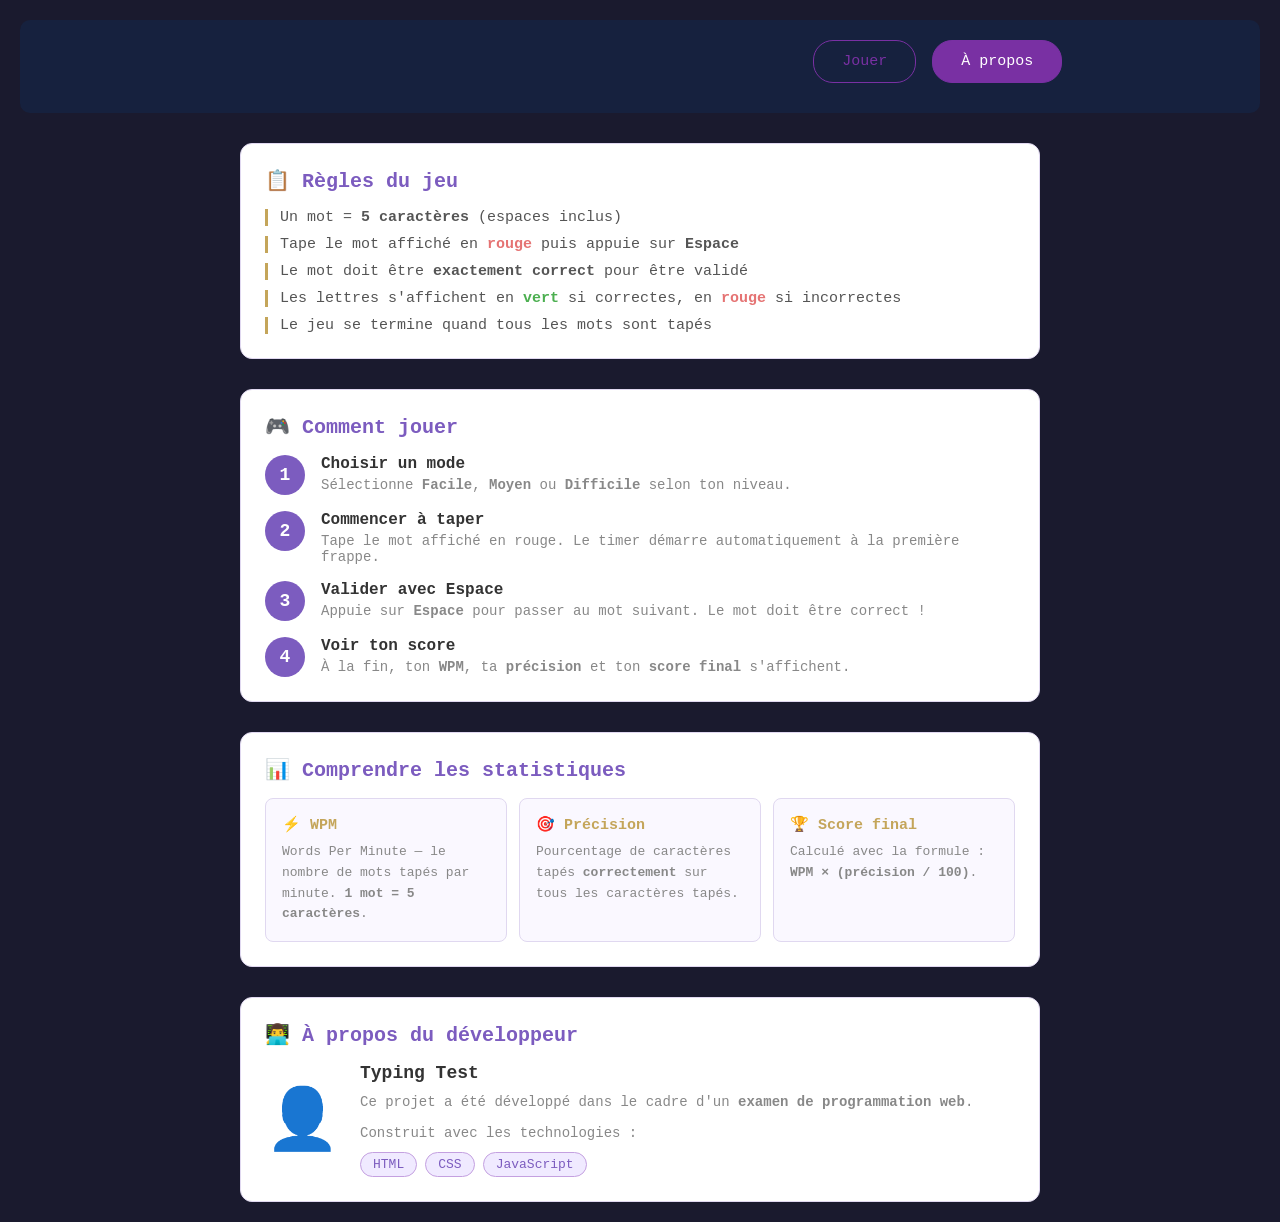
==== about.html @ 6ddf5ac5 "page à propos" ====
<!DOCTYPE html>
<html lang="fr">
<head>
    <meta charset="UTF-8">
    <meta name="viewport" content="width=device-width, initial-scale=1.0">
    <title>À propos - Typing Test</title>
    <link rel="stylesheet" href="style.css">
    <link rel="stylesheet" href="about.css">
</head>
<body>

    <header>
        <div class="header-content">
            <img src="logo.png" alt="" class="logo">
            <nav>
                <a href="index.html">Jouer</a>
                <a href="about.html" id="propos">À propos</a>
            </nav>
        </div>
    </header>

    <main class="about-container">

        <section class="about-section">
            <h2>📋 Règles du jeu</h2>
            <ul>
                <li>Un mot = <strong>5 caractères</strong> (espaces inclus)</li>
                <li>Tape le mot affiché en <span class="highlight-red">rouge</span> puis appuie sur <strong>Espace</strong></li>
                <li>Le mot doit être <strong>exactement correct</strong> pour être validé</li>
                <li>Les lettres s'affichent en <span class="highlight-green">vert</span> si correctes, en <span class="highlight-red">rouge</span> si incorrectes</li>
                <li>Le jeu se termine quand tous les mots sont tapés</li>
            </ul>
        </section>

        <section class="about-section">
            <h2>🎮 Comment jouer</h2>
            <div class="steps">
                <div class="step">
                    <div class="step-number">1</div>
                    <div class="step-text">
                        <h3>Choisir un mode</h3>
                        <p>Sélectionne <strong>Facile</strong>, <strong>Moyen</strong> ou <strong>Difficile</strong> selon ton niveau.</p>
                    </div>
                </div>
                <div class="step">
                    <div class="step-number">2</div>
                    <div class="step-text">
                        <h3>Commencer à taper</h3>
                        <p>Tape le mot affiché en rouge. Le timer démarre automatiquement à la première frappe.</p>
                    </div>
                </div>
                <div class="step">
                    <div class="step-number">3</div>
                    <div class="step-text">
                        <h3>Valider avec Espace</h3>
                        <p>Appuie sur <strong>Espace</strong> pour passer au mot suivant. Le mot doit être correct !</p>
                    </div>
                </div>
                <div class="step">
                    <div class="step-number">4</div>
                    <div class="step-text">
                        <h3>Voir ton score</h3>
                        <p>À la fin, ton <strong>WPM</strong>, ta <strong>précision</strong> et ton <strong>score final</strong> s'affichent.</p>
                    </div>
                </div>
            </div>
        </section>

        <section class="about-section">
            <h2>📊 Comprendre les statistiques</h2>
            <div class="stats-grid">
                <div class="stat-card">
                    <h3>⚡ WPM</h3>
                    <p>Words Per Minute — le nombre de mots tapés par minute. <strong>1 mot = 5 caractères</strong>.</p>
                </div>
                <div class="stat-card">
                    <h3>🎯 Précision</h3>
                    <p>Pourcentage de caractères tapés <strong>correctement</strong> sur tous les caractères tapés.</p>
                </div>
                <div class="stat-card">
                    <h3>🏆 Score final</h3>
                    <p>Calculé avec la formule : <strong>WPM × (précision / 100)</strong>.</p>
                </div>
            </div>
        </section>

        <section class="about-section">
            <h2>👨‍💻 À propos du développeur</h2>
            <div class="dev-card">
                <div class="dev-avatar">👤</div>
                <div class="dev-info">
                    <h3>Typing Test</h3>
                    <p>Ce projet a été développé dans le cadre d'un <strong>examen de programmation web</strong>.</p>
                    <p>Construit avec les technologies :</p>
                    <div class="tech-badges">
                        <span class="badge">HTML</span>
                        <span class="badge">CSS</span>
                        <span class="badge">JavaScript</span>
                    </div>
                </div>
            </div>
        </section>

    </main>

</body>
</html>
---- style.css ----
* {
    margin: 0;
    padding: 0;
    box-sizing: border-box;
}

body {
    font-family: 'Courier New', Courier, monospace;
    background-color: #1a1a2e;
    color: #e0e0e0;
    padding: 20px;
    min-height: 100vh;
}

header {
    text-align: center;
    margin-bottom: 30px;
    padding: 20px;
    background: #16213e;
    border-radius: 10px;
}

header h1 {
    font-size: 32px;
    color: #f5a623;
    letter-spacing: 3px;
    margin-bottom: 14px;
}

header label {
    font-size: 14px;
    color: #aaa;
    margin-right: 8px;
}

header select {
    padding: 6px 14px;
    font-size: 15px;
    border-radius: 6px;
    border: 1px solid #f5a623;
    background: #1a1a2e;
    color: #f5a623;
    cursor: pointer;
    font-family: 'Courier New', monospace;
}

main {
    max-width: 820px;
    margin: 0 auto;
    display: flex;
    flex-direction: column;
    gap: 16px;
}

#word-display {
    background: #16213e;
    border: 1px solid #0f3460;
    border-radius: 10px;
    padding: 24px;
    font-size: 20px;
    line-height: 2.2;
    min-height: 130px;
    cursor: text;
    word-break: break-word;
}

#input-field {
    padding: 14px;
    font-size: 18px;
    border: 2px solid #0f3460;
    border-radius: 8px;
    width: 100%;
    background: #16213e;
    color: #e0e0e0;
    font-family: 'Courier New', monospace;
    transition: border-color 0.2s;
}

#input-field:focus {
    outline: none;
    border-color: #f5a623;
}

#input-field:disabled {
    opacity: 0.5;
    cursor: not-allowed;
}

#results {
    font-size: 18px;
    font-weight: bold;
    text-align: center;
    color: #f5a623;
    padding: 10px;
    background: #16213e;
    border-radius: 8px;
    border: 1px solid #0f3460;
}

#timer {
    text-align: center;
    font-size: 15px;
    color: #aaa;
}

#restart-btn {
    padding: 12px 28px;
    font-size: 16px;
    background-color: #f5a623;
    color: #1a1a2e;
    border: none;
    border-radius: 8px;
    cursor: pointer;
    align-self: center;
    font-family: 'Courier New', monospace;
    font-weight: bold;
    letter-spacing: 1px;
    transition: background 0.2s, transform 0.1s;
}

#restart-btn:hover {
    background-color: #e6951a;
    transform: translateY(-2px);
}

#restart-btn:active {
    transform: translateY(0);
}
---- about.css ----
.logo {
    width: 20%;
}

.header-content {
    display: flex;
    align-items: center;
    justify-content: space-around;
}

nav {
    display: flex;
    gap: 16px;
    justify-content: center;
    margin-bottom: 10px;
    align-items: center;
}

nav a {
    padding: 12px 28px;
    color: #7930a3;
    text-decoration: none;
    font-size: 15px;
    border: 1px solid #7930a3;
    border-radius: 20px;
    transition: all 0.2s;
    height: fit-content;
}

nav a:hover {
    background: #7930a3;
    color: #fff;
}

#jou {
    background: #7930a3;
    color: #fff;
}

#propos {
    background: #7930a3;
    color: #fff;
}

.about-container {
    max-width: 800px;
    margin: 0 auto;
    display: flex;
    flex-direction: column;
    gap: 30px;
}

.about-section {
    background: #fff;
    border-radius: 12px;
    padding: 24px;
    border: 1px solid #e0d8f0;
}

.about-section h2 {
    font-size: 20px;
    color: #7c5cbf;
    margin-bottom: 16px;
}

.about-section ul {
    list-style: none;
    display: flex;
    flex-direction: column;
    gap: 10px;
}

.about-section ul li {
    font-size: 15px;
    color: #555;
    padding-left: 12px;
    border-left: 3px solid #c4a55a;
}

.steps {
    display: flex;
    flex-direction: column;
    gap: 16px;
}

.step {
    display: flex;
    align-items: flex-start;
    gap: 16px;
}

.step-number {
    background: #7c5cbf;
    color: #fff;
    font-weight: bold;
    font-size: 18px;
    width: 40px;
    height: 40px;
    border-radius: 50%;
    display: flex;
    align-items: center;
    justify-content: center;
    flex-shrink: 0;
}

.step-text h3 {
    color: #333;
    font-size: 16px;
    margin-bottom: 4px;
}

.step-text p {
    color: #888;
    font-size: 14px;
}

.stats-grid {
    display: grid;
    grid-template-columns: repeat(3, 1fr);
    gap: 12px;
}

.stat-card {
    background: #faf8ff;
    border-radius: 8px;
    padding: 16px;
    border: 1px solid #e0d8f0;
}

.stat-card h3 {
    color: #c4a55a;
    font-size: 15px;
    margin-bottom: 8px;
}

.stat-card p {
    color: #888;
    font-size: 13px;
    line-height: 1.6;
}

.dev-card {
    display: flex;
    align-items: center;
    gap: 20px;
}

.dev-avatar {
    font-size: 60px;
}

.dev-info h3 {
    color: #333;
    font-size: 18px;
    margin-bottom: 8px;
}

.dev-info p {
    color: #888;
    font-size: 14px;
    margin-bottom: 8px;
    line-height: 1.6;
}

.tech-badges {
    display: flex;
    gap: 8px;
    margin-top: 8px;
}

.badge {
    background: #f0eaff;
    color: #7c5cbf;
    padding: 4px 12px;
    border-radius: 20px;
    font-size: 13px;
    border: 1px solid #c4a0e0;
}

.highlight-red {
    color: #e57373;
    font-weight: bold;
}

.highlight-green {
    color: #4caf50;
    font-weight: bold;
}
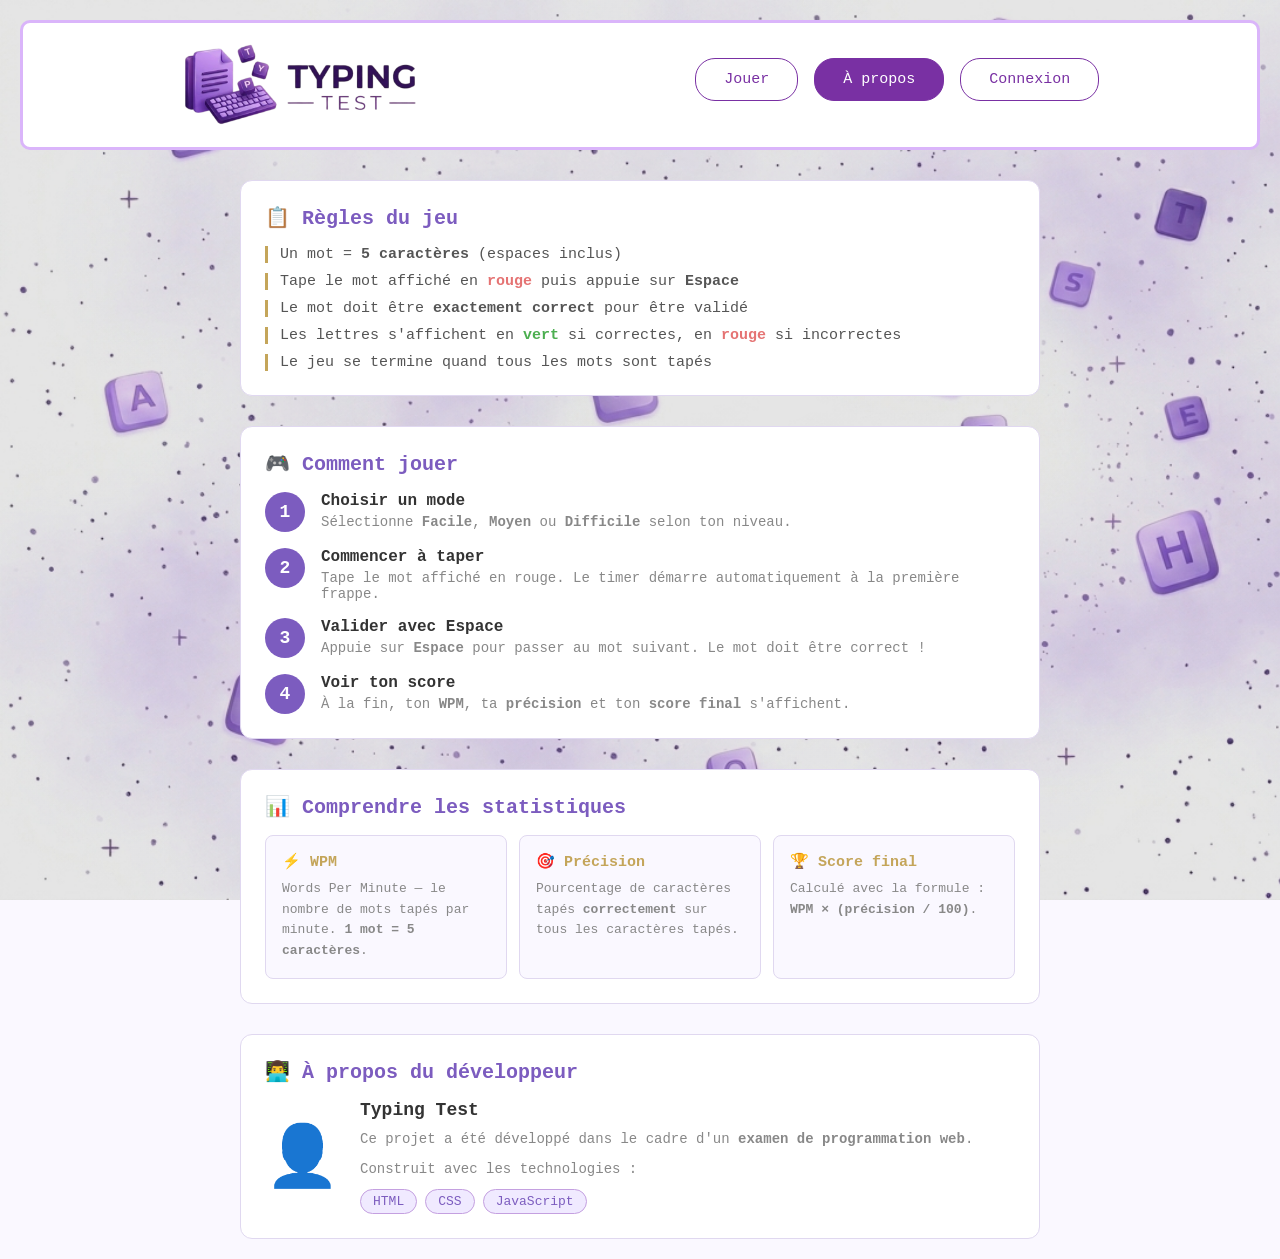
==== commit 93bae51e: "connexion" ====
--- a/about.html
+++ b/about.html
@@ -15,6 +15,7 @@
             <nav>
                 <a href="index.html">Jouer</a>
                 <a href="about.html" id="propos">À propos</a>
+                <a href="login.html">Connexion</a>
             </nav>
         </div>
     </header>
--- a/style.css
+++ b/style.css
@@ -6,30 +6,38 @@
 
 body {
     font-family: 'Courier New', Courier, monospace;
-    background-color: #1a1a2e;
-    color: #e0e0e0;
+    background-color: #faf8ff;
+    background-image: linear-gradient(rgba(0, 0, 0, 0.1), rgba(0, 0, 0, 0.1)),
+        url('bg-1300.png');
+    color: #333;
     padding: 20px;
     min-height: 100vh;
+    background-repeat: no-repeat;
+    background-size: cover;
+    background-attachment: fixed;
 }
 
 header {
     text-align: center;
     margin-bottom: 30px;
     padding: 20px;
-    background: #16213e;
+    background: #fff;
     border-radius: 10px;
+    border: 3px solid #dab5fa;
+    position: sticky;
+    top: 0;
 }
 
 header h1 {
     font-size: 32px;
-    color: #f5a623;
+    color: #7c5cbf;
     letter-spacing: 3px;
     margin-bottom: 14px;
 }
 
 header label {
     font-size: 14px;
-    color: #aaa;
+    color: #888;
     margin-right: 8px;
 }
 
@@ -37,9 +45,9 @@
     padding: 6px 14px;
     font-size: 15px;
     border-radius: 6px;
-    border: 1px solid #f5a623;
-    background: #1a1a2e;
-    color: #f5a623;
+    border: 1px solid #c4a55a;
+    background: #fff;
+    color: #c4a55a;
     cursor: pointer;
     font-family: 'Courier New', monospace;
 }
@@ -53,8 +61,8 @@
 }
 
 #word-display {
-    background: #16213e;
-    border: 1px solid #0f3460;
+    background: #7c5cbf;
+    border: 1px solid #e0d8f0;
     border-radius: 10px;
     padding: 24px;
     font-size: 20px;
@@ -62,23 +70,25 @@
     min-height: 130px;
     cursor: text;
     word-break: break-word;
+    box-shadow: 0 0 25px rgba(124, 58, 237, .35);
 }
 
 #input-field {
     padding: 14px;
     font-size: 18px;
-    border: 2px solid #0f3460;
+    border: 2px solid #dab5fa;
     border-radius: 8px;
     width: 100%;
-    background: #16213e;
-    color: #e0e0e0;
+    background: #fff;
+    color: #333;
     font-family: 'Courier New', monospace;
     transition: border-color 0.2s;
 }
 
 #input-field:focus {
     outline: none;
-    border-color: #f5a623;
+    border-color: #7c5cbf;
+    box-shadow: 0 0 0 3px rgba(124, 92, 191, 0.2);
 }
 
 #input-field:disabled {
@@ -90,24 +100,30 @@
     font-size: 18px;
     font-weight: bold;
     text-align: center;
-    color: #f5a623;
+    color: #7c5cbf;
     padding: 10px;
-    background: #16213e;
-    border-radius: 8px;
-    border: 1px solid #0f3460;
+    background: #fff;
+    border-radius: 8px;
+    border: 1px solid #dab5fa;
 }
 
 #timer {
     text-align: center;
-    font-size: 15px;
-    color: #aaa;
+    font-size: 24px;
+    font-weight: bold;
+    color: #7c5cbf;
+    background: #fff;
+    padding: 12px 20px;
+    border-radius: 8px;
+    border: 2px solid #dab5fa;
+    box-shadow: 0 2px 8px rgba(124, 92, 191, 0.1);
 }
 
 #restart-btn {
     padding: 12px 28px;
     font-size: 16px;
-    background-color: #f5a623;
-    color: #1a1a2e;
+    background-color: #7930a3;
+    color: #fff;
     border: none;
     border-radius: 8px;
     cursor: pointer;
@@ -119,10 +135,73 @@
 }
 
 #restart-btn:hover {
-    background-color: #e6951a;
+    background-color: #9c1fe4;
     transform: translateY(-2px);
 }
 
 #restart-btn:active {
     transform: translateY(0);
+}
+
+.mode-buttons {
+    display: flex;
+    gap: 12px;
+    justify-content: center;
+    margin-top: 12px;
+}
+
+.mode-btn {
+    padding: 10px 20px;
+    font-size: 15px;
+    border-radius: 6px;
+    border: 2px solid #8B4FC3;
+    background: #fff;
+    color: #8B4FC3;
+    cursor: pointer;
+    font-family: 'Courier New', monospace;
+    font-weight: bold;
+    transition: all 0.2s;
+}
+
+.mode-btn:hover {
+    background: #f0e6ff;
+}
+
+.mode-btn.active {
+    background: #8B4FC3;
+    color: #fff;
+}
+
+.mode-btn.active:hover {
+    background: #9c5fd6;
+}
+#user-display {
+    display: flex;
+    align-items: center;
+    gap: 8px;
+}
+
+#user-name {
+    font-size: 13px;
+    color: #c4a55a;
+    border: 1px solid #c4a55a;
+    padding: 5px 14px;
+    border-radius: 20px;
+}
+
+#logout-btn {
+    font-size: 12px;
+    color: #e57373;
+    border: 1px solid #e57373;
+    padding: 5px 12px;
+    border-radius: 20px;
+    background: transparent;
+    cursor: pointer;
+    font-family: 'Courier New', monospace;
+    transition: all 0.2s;
+}
+
+#logout-btn:hover {
+    background: #e57373;
+    color: #fff;
 }
--- a/about.css
+++ b/about.css
@@ -38,6 +38,11 @@
 }
 
 #propos {
+    background: #7930a3;
+    color: #fff;
+}
+
+#connex {
     background: #7930a3;
     color: #fff;
 }
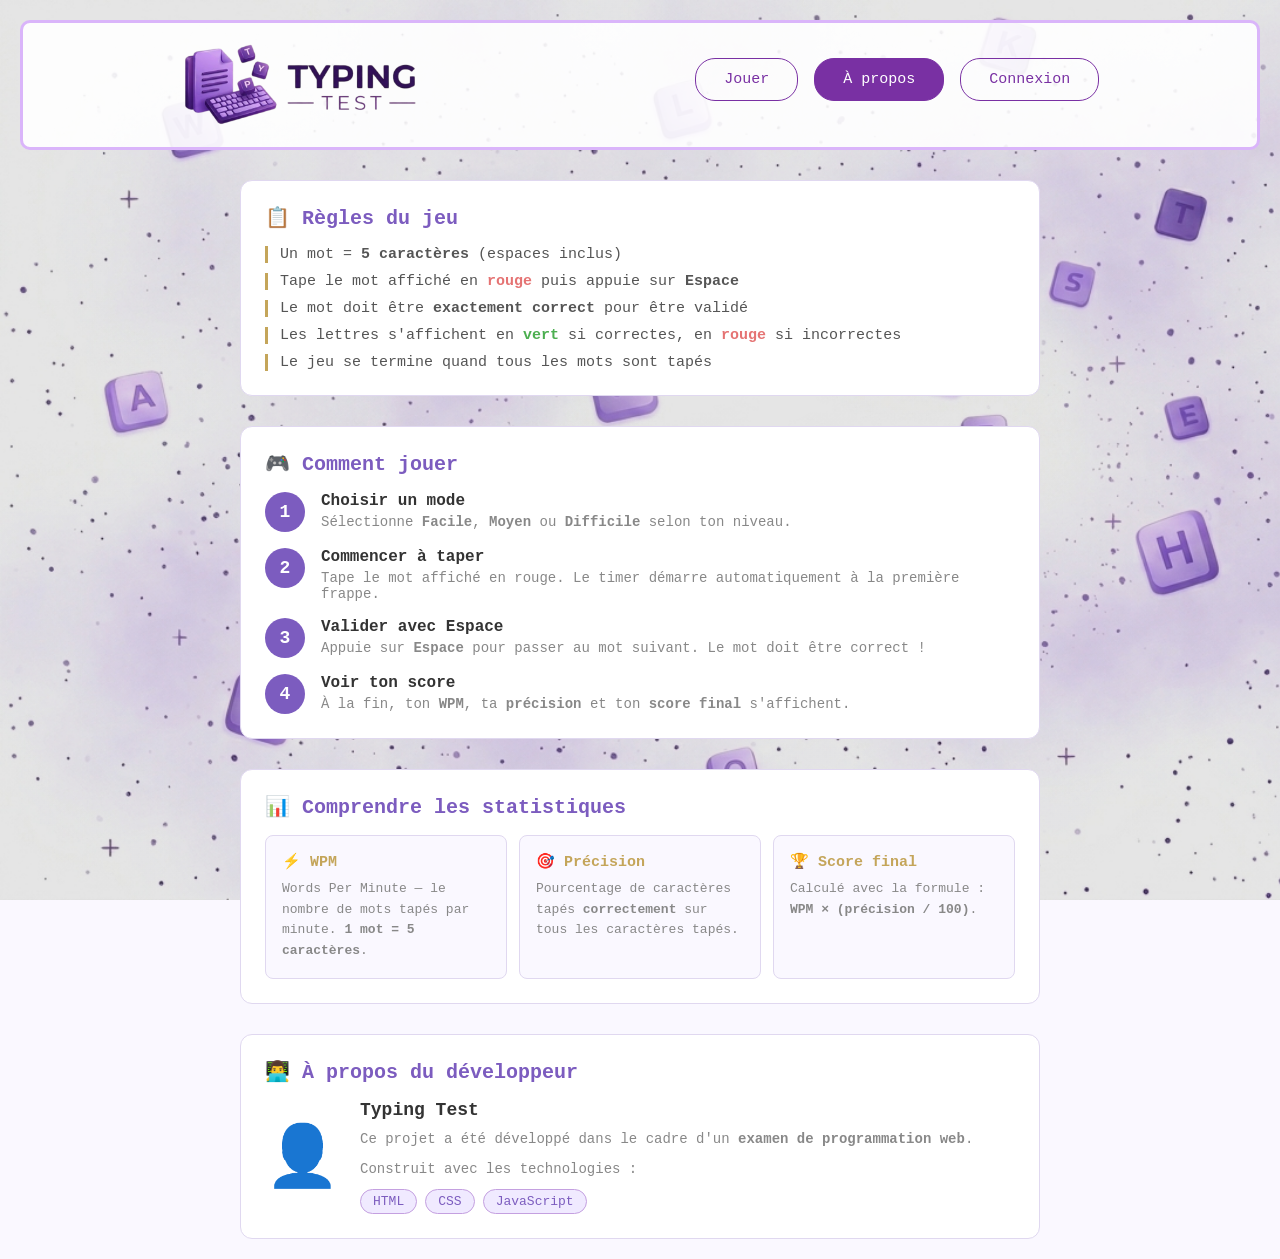
==== commit 0f1e2908: "js à propos" ====
--- a/about.html
+++ b/about.html
@@ -15,7 +15,7 @@
             <nav>
                 <a href="index.html">Jouer</a>
                 <a href="about.html" id="propos">À propos</a>
-                <a href="login.html">Connexion</a>
+                <div id="user-display-about"></div>
             </nav>
         </div>
     </header>
@@ -103,6 +103,6 @@
         </section>
 
     </main>
-
+    <script src="about.js"></script>
 </body>
 </html>
--- a/style.css
+++ b/style.css
@@ -21,7 +21,7 @@
     text-align: center;
     margin-bottom: 30px;
     padding: 20px;
-    background: #fff;
+    background: rgba(255, 255, 255, 0.9);
     border-radius: 10px;
     border: 3px solid #dab5fa;
     position: sticky;
@@ -45,11 +45,15 @@
     padding: 6px 14px;
     font-size: 15px;
     border-radius: 6px;
-    border: 1px solid #c4a55a;
-    background: #fff;
-    color: #c4a55a;
-    cursor: pointer;
-    font-family: 'Courier New', monospace;
+    border: 1px solid #8B4FC3;
+    background: #fff;
+    color: #8B4FC3;
+    cursor: pointer;
+    font-family: 'Courier New', monospace;
+}
+
+#lang-selector {
+    display: none;
 }
 
 main {
@@ -175,6 +179,7 @@
 .mode-btn.active:hover {
     background: #9c5fd6;
 }
+
 #user-display {
     display: flex;
     align-items: center;
@@ -190,10 +195,10 @@
 }
 
 #logout-btn {
-    font-size: 12px;
+    font-size: 15px;
     color: #e57373;
     border: 1px solid #e57373;
-    padding: 5px 12px;
+    padding: 12px 28px;
     border-radius: 20px;
     background: transparent;
     cursor: pointer;
@@ -204,4 +209,41 @@
 #logout-btn:hover {
     background: #e57373;
     color: #fff;
+}
+
+.btn-connexion {
+    padding: 12px 28px;
+    color: #7930a3;
+    text-decoration: none;
+    font-size: 15px;
+    border: 1px solid #7930a3;
+    border-radius: 20px;
+    transition: all 0.2s;
+    height: fit-content;
+}
+
+.btn-connexion:hover {
+    background: #7930a3;
+    color: #fff;
+}
+
+.conseil-box {
+    background: #844cbc;
+    border: 1px solid #2d1f5e;
+    border-radius: 8px;
+    padding: 14px;
+    text-align: left;
+    margin-top: 12px;
+}
+
+.conseil-titre {
+    color: #f4f2ee;
+    font-size: 15px;
+}
+
+.conseil-texte {
+    color: #090909;
+    font-size: 13px;
+    margin-top: 6px;
+    line-height: 1.7;
 }
--- a/about.css
+++ b/about.css
@@ -190,4 +190,10 @@
 .highlight-green {
     color: #4caf50;
     font-weight: bold;
+}
+
+#user-display-about {
+    display: flex;
+    align-items: center;
+    gap: 16px;
 }
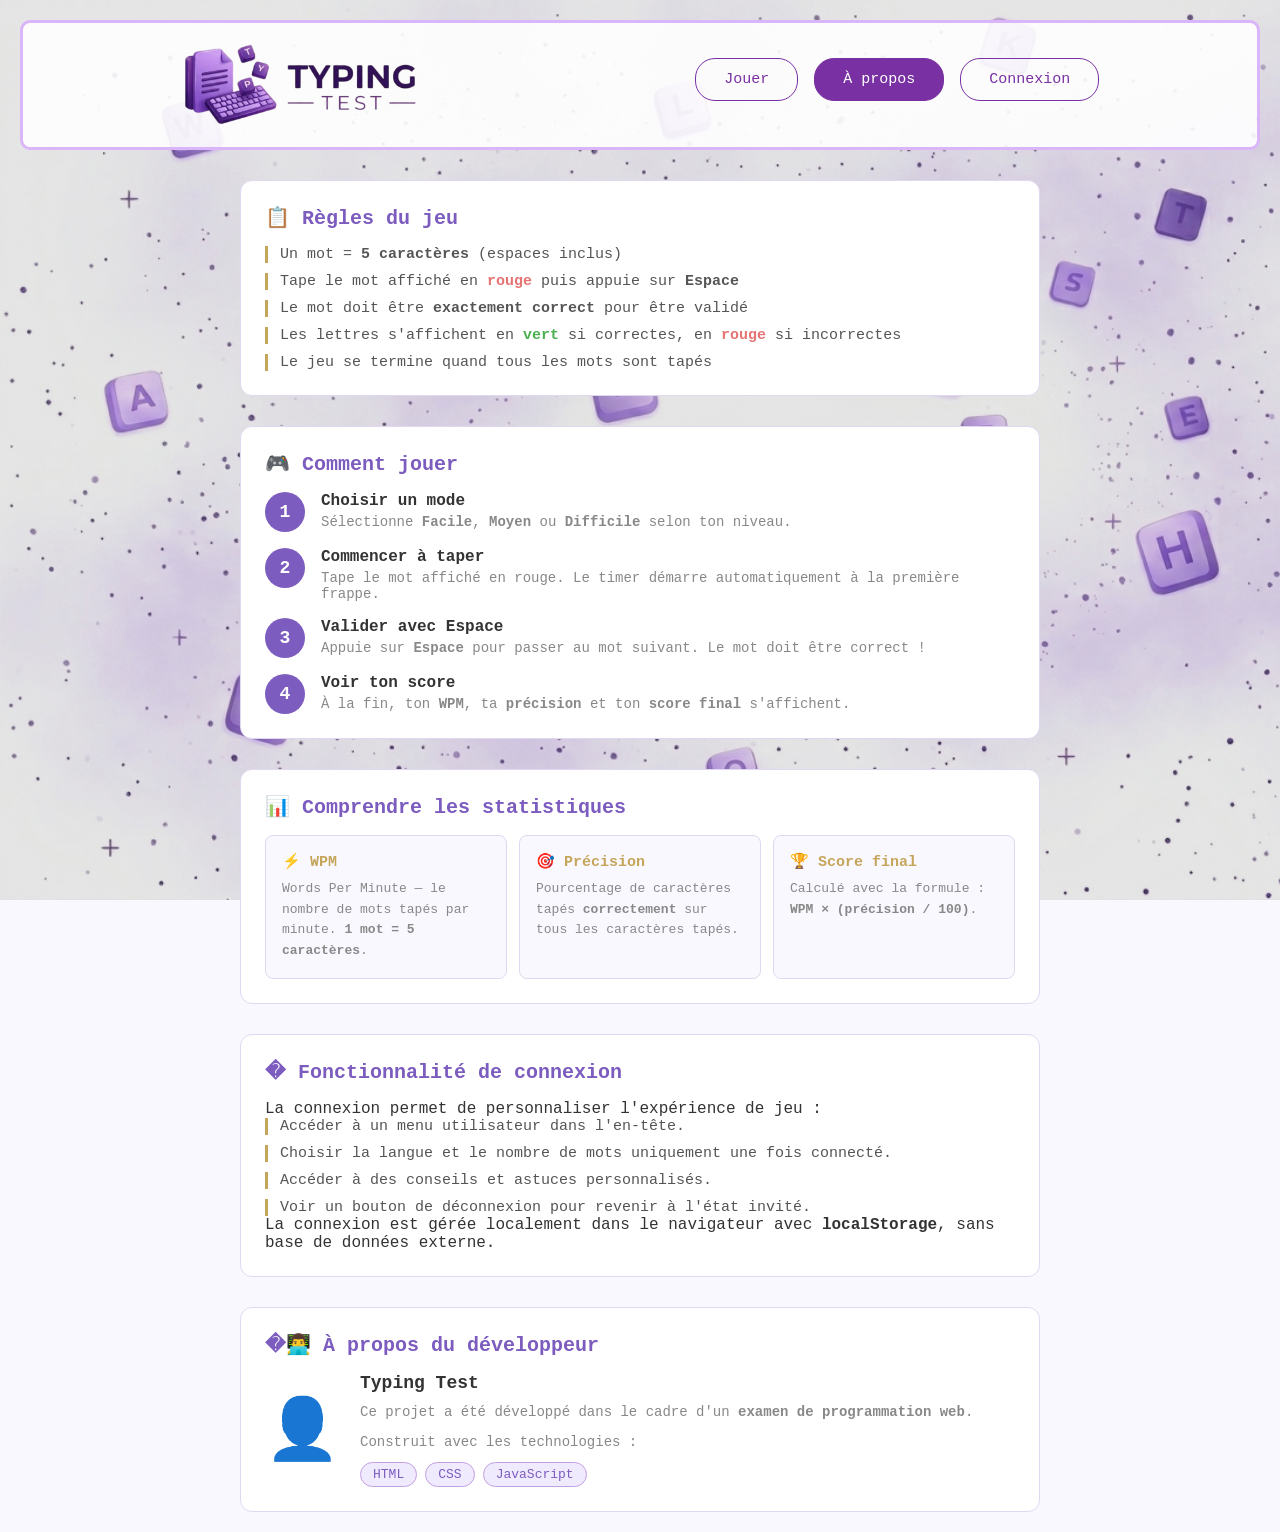
==== commit 5a262567: "apropos : connexion" ====
--- a/about.html
+++ b/about.html
@@ -86,7 +86,19 @@
         </section>
 
         <section class="about-section">
-            <h2>👨‍💻 À propos du développeur</h2>
+            <h2>� Fonctionnalité de connexion</h2>
+            <p>La connexion permet de personnaliser l'expérience de jeu :</p>
+            <ul>
+                <li>Accéder à un menu utilisateur dans l'en-tête.</li>
+                <li>Choisir la langue et le nombre de mots uniquement une fois connecté.</li>
+                <li>Accéder à des conseils et astuces personnalisés.</li>
+                <li>Voir un bouton de déconnexion pour revenir à l'état invité.</li>
+            </ul>
+            <p>La connexion est gérée localement dans le navigateur avec <strong>localStorage</strong>, sans base de données externe.</p>
+        </section>
+
+        <section class="about-section">
+            <h2>�👨‍💻 À propos du développeur</h2>
             <div class="dev-card">
                 <div class="dev-avatar">👤</div>
                 <div class="dev-info">
--- a/style.css
+++ b/style.css
@@ -24,8 +24,10 @@
     background: rgba(255, 255, 255, 0.9);
     border-radius: 10px;
     border: 3px solid #dab5fa;
-    position: sticky;
-    top: 0;
+    display: flex;
+    flex-direction: column;
+    gap: 12px;
+    align-items: center;
 }
 
 header h1 {
@@ -183,14 +185,14 @@
 #user-display {
     display: flex;
     align-items: center;
-    gap: 8px;
+    gap: 16px;
 }
 
 #user-name {
-    font-size: 13px;
+    font-size: 15px;
     color: #c4a55a;
     border: 1px solid #c4a55a;
-    padding: 5px 14px;
+    padding: 12px 28px;
     border-radius: 20px;
 }
 
@@ -246,4 +248,10 @@
     font-size: 13px;
     margin-top: 6px;
     line-height: 1.7;
+}
+
+.msg-non-connecte {
+    font-size: 22px;
+    margin-block: 20px;
+    font-weight: 600;
 }
